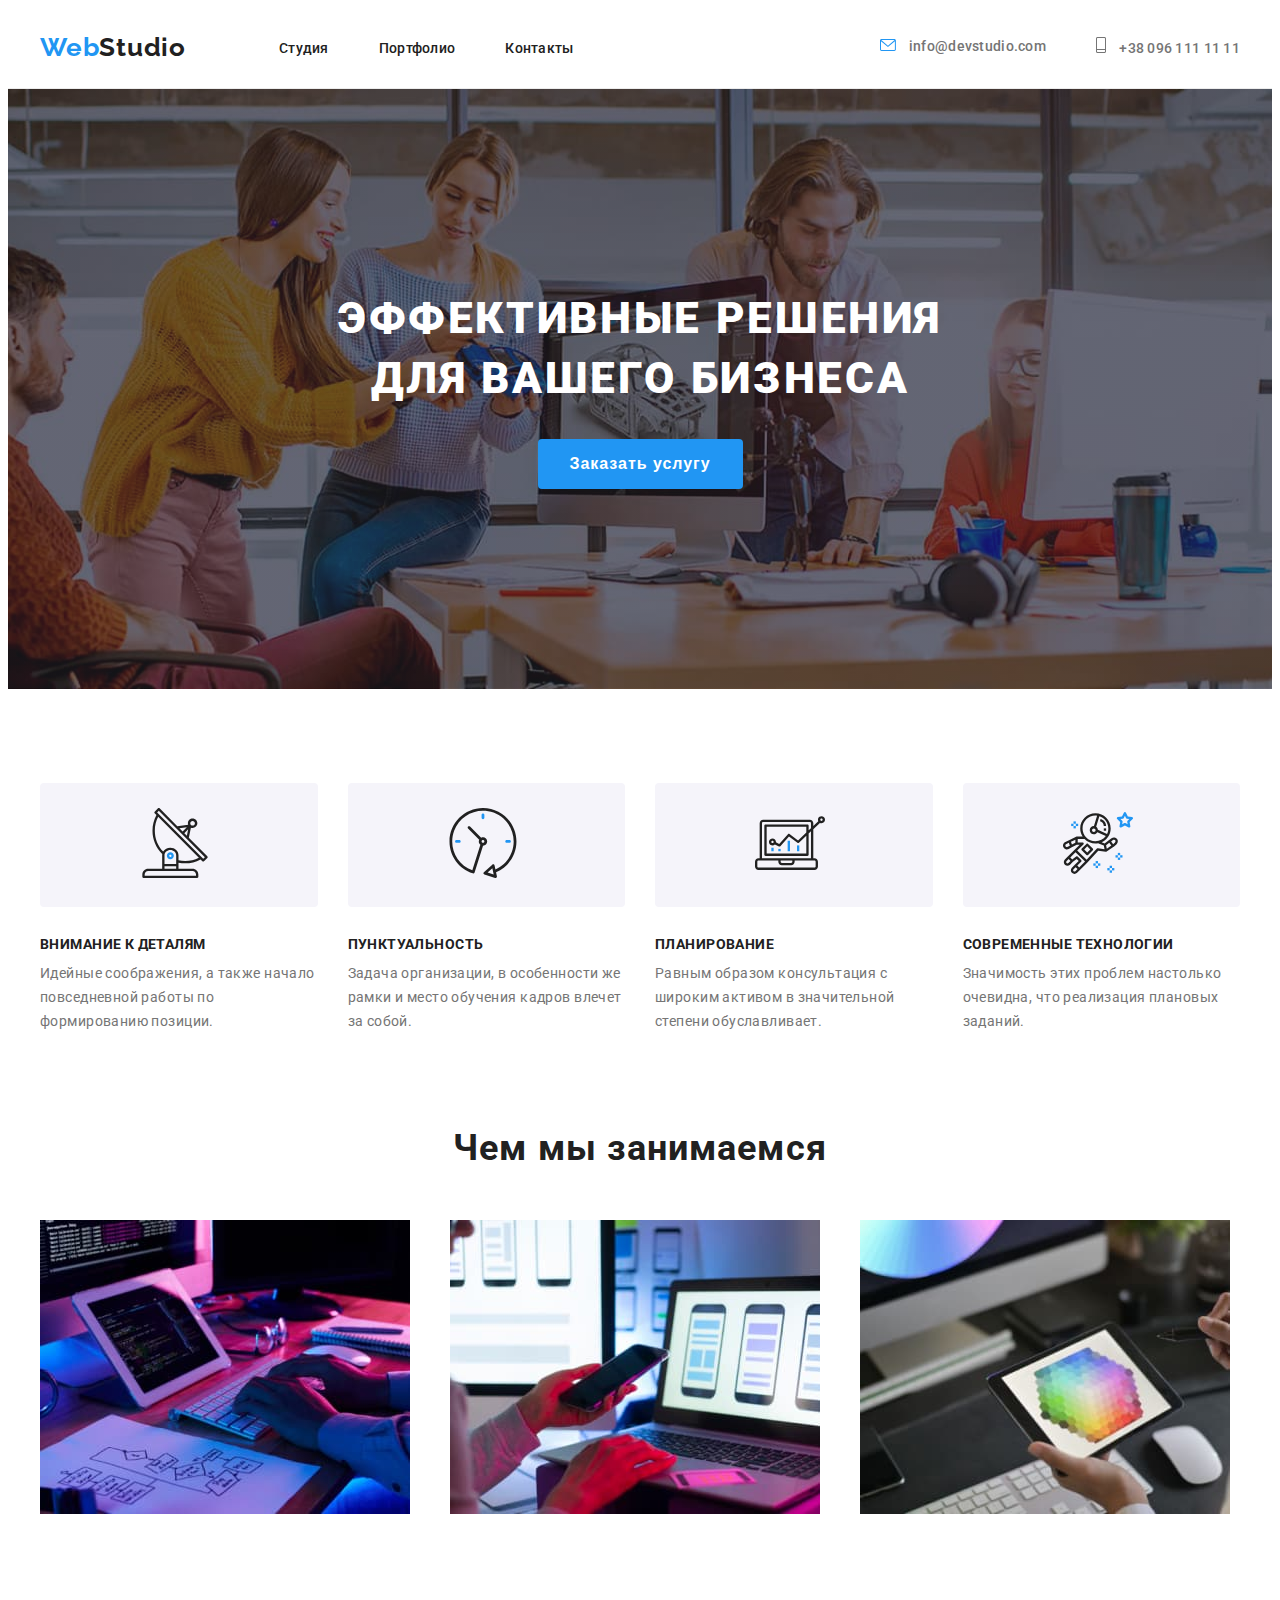
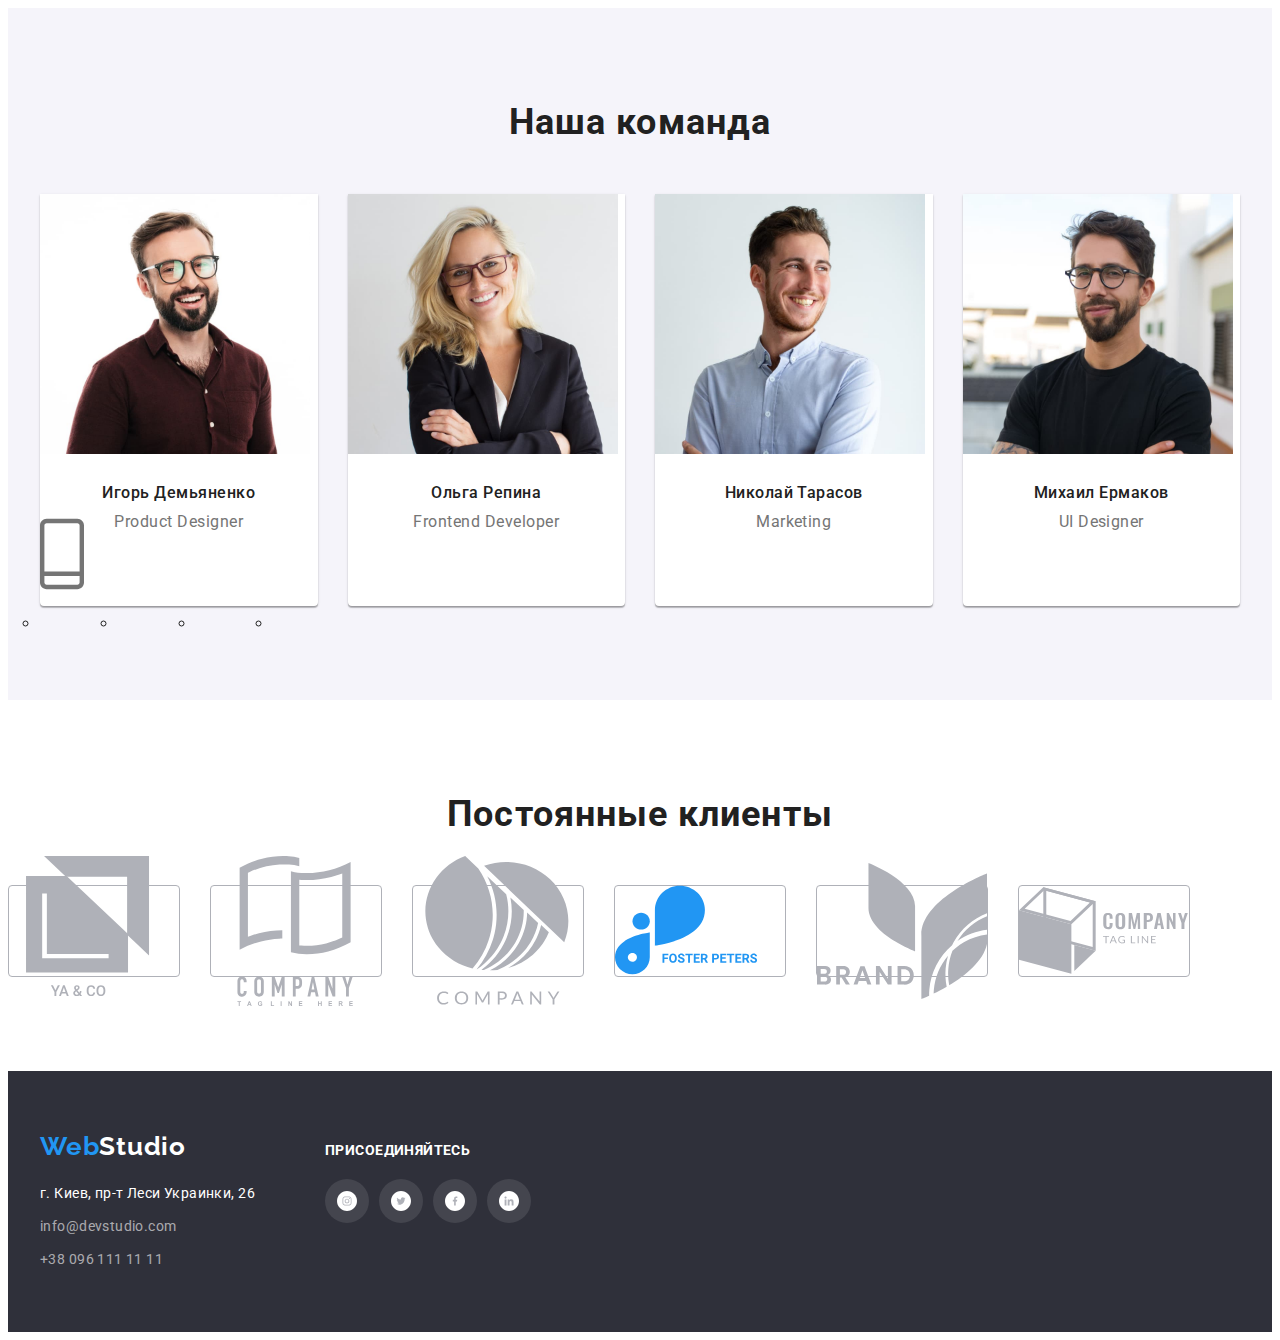
==== index.html @ 69d569c6 "варіант1" ====
<!DOCTYPE html>
<html lang="ru">
  <head>
    <meta charset="UTF-8" />
    <meta http-equiv="X-UA-Compatible" content="IE=edge" />
    <meta name="viewport" content="width=device-width, initial-scale=1.0" />
    <title>Вебстудия</title>
    <link rel="preconnect" href="https://fonts.gstatic.com" />
    <link
      href="https://fonts.googleapis.com/css2?family=Raleway:wght@700&family=Roboto:wght@400;500;700;900&display=swap"
      rel="stylesheet"
    />
    <link
      rel="stylesheet"
      href="https://cdnjs.cloudflare.com/ajax/libs/modern-normalize/1.0.0/modern-normalize.min.css"
      integrity="sha512-ISS7cAi1PEhQ8jnbJpJZMd29NlhNj4AWYyLOSp2CE/CsHxTCu+r+t0D2yoJudVrd0/8fTVPUVDzY5Tvli75u/g=="
      crossorigin="anonymous"
    />
    <link rel="stylesheet" href="./css/styles.css" />
  </head>

  <body>
    <header class="headers">
      <div class="container">
        <nav class="navs">
          <a class="headers-logo links" href="./index.html" lang="en"
            ><span class="logo-span">Web</span>Studio</a
          >
          <ul class="navs-list list">
            <li class="navs-list-item">
              <a class="navs-link links" href="">Студия</a>
            </li>
            <li class="navs-list-item">
              <a class="navs-link links" href="./portfolio.html">Портфолио</a>
            </li>
            <li class="navs-list-item">
              <a class="navs-link links" href="">Контакты</a>
            </li>
          </ul>
        </nav>
        <a class="info-link links" href="mailto:info@devstudio.com">
          <svg class="contact-icon" width="16" height="12">
            <use xlink:href="./img/symbol-defs.svg#icon-envelope-hover"></use>
          </svg>
          info@devstudio.com
        </a>
        <a class="tel-link links" href="tel:+380961111111">
          <svg class="contact-icon" width="10" height="16">
            <use xlink:href="./img/symbol-defs.svg#icon-vector"></use>
          </svg>
          +38 096 111 11 11</a
        >
      </div>
    </header>

    <main>
      <!-- hero -->
      <section class="hero-section">
        <div class="container">
          <h1 class="hero-title">Эффективные решения для вашего бизнеса</h1>
          <button class="modal-btn" type="button">Заказать услугу</button>
        </div>
      </section>
      <!-- features -->
      <section class="features-section">
        <div class="container">
          <ul class="features-list list">
            <li class="features-list-item">
              <div class="feat-icon-conteiner">
                <svg class="feat-icon" width="70" height="70">
                  <use href="./img/symbol-defs.svg#icon-antenna-1"></use>
                </svg>
              </div>
              <p class="features-sup-title">Внимание к деталям</p>
              <p class="features-description">
                Идейные соображения, а также начало повседневной работы по
                формированию позиции.
              </p>
            </li>
            <li class="features-list-item">
              <div class="feat-icon-conteiner">
                <svg class="feat-icon" width="70" height="70">
                  <use href="./img/symbol-defs.svg#icon-clock-1"></use>
                </svg>
              </div>
              <p class="features-sup-title">Пунктуальность</p>
              <p class="features-description">
                Задача организации, в особенности же рамки и место обучения
                кадров влечет за собой.
              </p>
            </li>
            <li class="features-list-item">
              <div class="feat-icon-conteiner">
                <svg class="feat-icon" width="70" height="70">
                  <use href="./img/symbol-defs.svg#icon-diagram-1"></use>
                </svg>
              </div>
              <p class="features-sup-title">Планирование</p>
              <p class="features-description">
                Равным образом консультация с широким активом в значительной
                степени обуславливает.
              </p>
            </li>
            <li class="features-list-item">
              <div class="feat-icon-conteiner">
                <svg class="feat-icon" width="70" height="70">
                  <use href="./img/symbol-defs.svg#icon-astronaut-1"></use>
                </svg>
              </div>
              <p class="features-sup-title">Современные технологии</p>
              <p class="features-description">
                Значимость этих проблем настолько очевидна, что реализация
                плановых заданий.
              </p>
            </li>
          </ul>
        </div>
      </section>
      <!-- services -->
      <section class="services-section">
        <div class="container">
          <h2 class="titles">Чем мы занимаемся</h2>
          <ul class="serv-list list">
            <li class="serv-list-item">
              <img
                class="serv-img"
                src="./img/activity/program-dev.jpg"
                alt="Верстаем сайт"
                width="370"
                height="294"
              />
            </li>
            <li class="serv-list-item">
              <img
                class="serv-img"
                src="./img/activity/mobile-dev.jpg"
                alt="Создаем мобильное приложение"
                width="370"
                height="294"
              />
            </li>
            <li class="serv-list-item">
              <img
                class="serv-img"
                src="./img/activity/tablet-dev.jpg"
                alt="Тестируем игру"
                width="370"
                height="294"
              />
            </li>
          </ul>
        </div>
      </section>
      <!-- team -->
      <section class="team-section">
        <div class="container">
          <h2 class="titles">Наша команда</h2>
          <ul class="team-list list">
            <li class="team-list-item">
              <img
                class="team-img"
                src="./img/team/igor.jpg"
                alt="Игорь Демьяненко"
                width="270"
                height="260"
              />
              <div class="team-list-item-content">
                <h3 class="team-sup-title">Игорь Демьяненко</h3>
                <p class="team-description" lang="en">Product Designer</p>
                <ul class="social-list">
                  <li class="social-list-item">
                    <a class="social-list-link" href="">
                      <svg class="social-list-icon">
                        <use href="./img/symbol-defs.svg#icon-vector"></use>
                      </svg>
                    </a>
                  </li>
                  <li class="social-list-item">
                    <a href="" class="social-list-link"
                      ><svg class="social-list-icon">
                        <use></use>
                      </svg>
                    </a>
                  </li>
                  <li class="social-list-item">
                    <a href="" class="social-list-link"
                      ><svg class="social-list-icon">
                        <use></use>
                      </svg>
                    </a>
                  </li>
                  <li class="social-list-item">
                    <a href="" class="social-list-link"
                      ><svg class="social-list-icon">
                        <use></use>
                      </svg>
                    </a>
                  </li>
                </ul>
              </div>
            </li>
            <li class="team-list-item">
              <img
                class="team-img"
                src="./img/team/olga.jpg"
                alt="Ольга Репина"
                width="270"
                height="260"
              />
              <div class="team-list-item-content">
                <h3 class="team-sup-title">Ольга Репина</h3>
                <p class="team-description" lang="en">Frontend Developer</p>
              </div>
            </li>
            <li class="team-list-item">
              <img
                class="team-img"
                src="./img/team/nikolay.jpg"
                alt="Николай Тарасов"
                width="270"
                height="260"
              />
              <div class="team-list-item-content">
                <h3 class="team-sup-title">Николай Тарасов</h3>
                <p class="team-description" lang="en">Marketing</p>
              </div>
            </li>
            <li class="team-list-item">
              <img
                class="team-img"
                src="./img/team/mihail.jpg"
                alt="Михаил Ермаков"
                width="270"
                height="260"
              />
              <div class="team-list-item-content">
                <h3 class="team-sup-title">Михаил Ермаков</h3>
                <p class="team-description" lang="en">UI Designer</p>
              </div>
            </li>
          </ul>
        </div>
      </section>
      <!-- regular customers -->
      <section class="customers-section">
        <div>
          <h2 class="titles">Постоянные клиенты</h2>
          <ul class="customers-list">
            <li class="customers-list-item">
              <a href="" class="customers-link">
                <svg class="customers-icon">
                  <use href="./img/symbol-defs.svg#icon-logo-1"></use>
                </svg>
              </a>
            </li>
            <li class="customers-list-item">
              <a href="" class="customers-link">
                <svg class="customers-icon">
                  <use href="./img/symbol-defs.svg#icon-logo-2"></use>
                </svg>
              </a>
            </li>
            <li class="customers-list-item">
              <a href="" class="customers-link">
                <svg class="customers-icon">
                  <use href="./img/symbol-defs.svg#icon-logo-3"></use>
                </svg>
              </a>
            </li>
            <li class="customers-list-item">
              <a href="" class="customers-link">
                <svg class="customers-icon">
                  <use href="./img/symbol-defs.svg#icon-logo-4"></use>
                </svg>
              </a>
            </li>
            <li class="customers-list-item">
              <a href="" class="customers-link">
                <svg class="customers-icon">
                  <use href="./img/symbol-defs.svg#icon-logo-5"></use>
                </svg>
              </a>
            </li>
            <li class="customers-list-item">
              <a href="" class="customers-link">
                <svg class="customers-icon">
                  <use href="./img/symbol-defs.svg#icon-logo-6"></use>
                </svg>
              </a>
            </li>
          </ul>
        </div>
      </section>
    </main>
    <footer class="footers">
      <div class="container">
        <div class="footers-adress-container">
          <a class="footers-logo links" href="./index.html" lang="en"
            ><span class="logo-span">Web</span>Studio</a
          >
          <ul class="footers-list list">
            <li class="footers-list-item">
              <a
                class="adress-link links"
                href="https://goo.gl/maps/p2ZEe7JXHoP552uAA"
                target="_blank"
                rel="noopener noreferrer"
                >г. Киев, пр-т Леси Украинки, 26</a
              >
            </li>
            <li class="footers-list-item">
              <a
                class="footers-info-link links"
                href="mailto:info@devstudio.com"
                >info@devstudio.com</a
              >
            </li>
            <li class="footers-list-item">
              <a class="footers-tel-link links" href="tel:+380961111111"
                >+38 096 111 11 11</a
              >
            </li>
          </ul>
        </div>
        <div class="footers-social-container">
          <p class="footers-social-title">присоединяйтесь</p>
          <ul class="footers-social-list list">
            <li class="footers-social-item">
              <a class="footers-social-link" href="">
                <svg class="footers-social-icon" width="20" height="20">
                  <use
                    href="./img/symbol-defs.svg#icon-ellipse-team-insta"
                  ></use>
                </svg>
              </a>
            </li>

            <li class="footers-social-item">
              <a class="footers-social-link" href="">
                <svg class="footers-social-icon" width="20" height="20">
                  <use
                    href="./img/symbol-defs.svg#icon-ellipse-team-twit"
                  ></use>
                </svg>
              </a>
            </li>

            <li class="footers-social-item">
              <a class="footers-social-link" href="">
                <svg class="footers-social-icon" width="20" height="20">
                  <use
                    href="./img/symbol-defs.svg#icon-ellipse-team-face"
                  ></use>
                </svg>
              </a>
            </li>

            <li class="footers-social-item">
              <a class="footers-social-link" href="">
                <svg class="footers-social-icon" width="20" height="20">
                  <use href="./img/symbol-defs.svg#icon-ellipse-team-in"></use>
                </svg>
              </a>
            </li>
          </ul>
        </div>
      </div>
    </footer>
  </body>
</html>
---- css/styles.css ----
:root {
  --main-font: "Roboto", sans-serif;
  --secondary-font: "Raleway", sans-serif;
  --accent-color: #2196f3;
  --main-color: #212121;
  --text-color: #757575;
  --footers-info-color: rgba(255, 255, 255, 0.6);
  --hero-title-color: #ffffff;
  --hero-background-color: #2f303a;
  --modal-btn-background-color: #2196f3;
  --modal-btn-color: #ffffff;
  --footer-background-color: #2f303a;
  --footer-adress-color: #ffffff;
  --footer-logo-color: #ffffff;
  --team-background-color: #f5f4fa;
  --features-ser-background-color: #e5e5e5;
  --port-btn-background-color: #f5f4fa;
  --port-btn-focus: #2196f3;
  --port-card-description-color: #757575;
  --section-pt: 94px;
  --section-pb: 94px;
}
body {
  font-family: var(--main-font);
  color: var(--main-color);
}
h1,
h2,
h3,
h4,
h5,
h6,
p {
  margin: 0;
}
ul,
ol {
  margin: 0;
  padding: 0;
}
img {
  display: block;
}
.links {
  text-decoration: none;
}
.list {
  list-style-type: none;
}
/*====COMPONENTS====*/
.container {
  width: 1200px;
  margin: 0 auto;
  padding-left: 15px;
  padding-right: 15px;
}
.logo-span {
  color: var(--accent-color);
}
.titles {
  margin-bottom: 50px;
  font-weight: 700;
  font-size: 36px;
  line-height: 1.16;
  text-align: center;
  letter-spacing: 0.03em;
}
/*====END COMPONENTS====*/
/*====HEDER====*/
.headers {
  padding-top: 24px;
  padding-bottom: 25px;
  border-bottom: 1px solid #ececec;
}
.headers .container {
  display: flex;
  align-items: center;
}
.navs {
  display: flex;
  align-items: center;
}
.navs-list {
  display: flex;
  align-items: center;
}
.headers-logo {
  font-family: var(--secondary-font);
  font-weight: 700;
  font-size: 26px;
  line-height: 1.19;
  /* identical to box height */
  letter-spacing: 0.03em;
  color: var(--main-color);
  margin-right: 93px;
}
.navs-list-item:not(:last-child) {
  margin-right: 50px;
}
.navs-link {
  font-weight: 500;
  font-size: 14px;
  line-height: 1.14;
  letter-spacing: 0.02em;
  color: var(--main-color);
}
.navs-link:hover,
.navs-link:focus {
  color: var(--accent-color);
}
.info-link {
  font-weight: 500;
  font-size: 14px;
  line-height: 1.14;
  letter-spacing: 0.02em;
  color: var(--text-color);
  margin-left: auto;
  margin-right: 50px;
}
.tel-link {
  font-weight: 500;
  font-size: 14px;
  line-height: 1.14;
  letter-spacing: 0.02em;
  color: var(--text-color);
}
.info-link:hover,
.info-link:focus {
  color: var(--accent-color);
}
.tel-link:hover,
.tel-link:focus {
  color: var(--accent-color);
}
.contact-icon{
  margin-right: 10px;
  fill: currentColor;
}

/*====END HEDER====*/
/*====HERO===== */
.hero-section {
  padding-top: 200px;
  padding-bottom: 200px;
  background: var(--hero-background-color);
  text-align: center;
  background-image:linear-gradient(rgba(47, 48, 58, 0.4), rgba(47, 48, 58, 0.4)), url(../img/hero/hero-img.jpg);
  background-repeat: no-repeat;
  background-size: cover;
  background-position: center;
}
.hero-title {
  width: 700px;
  margin-bottom: 30px;
  margin-left: auto;
  margin-right: auto;
  font-weight: 900;
  font-size: 44px;
  line-height: 1.36;
  /* or 136% */
  text-align: center;
  letter-spacing: 0.06em;
  text-transform: uppercase;
  color: var(--hero-title-color);
}
.modal-btn {
  min-width: 200px;
  padding: 10px 32px;
  border-radius: 4px;
  border: none;
  font-weight: 700;
  font-size: 16px;
  line-height: 1.87;
  /* identical to box height, or 187% */
  letter-spacing: 0.06em;
  color: var(--modal-btn-color);
  background: var(--modal-btn-background-color);
  cursor: pointer;
}
/*====END HERO===== */
/*====FEATURES====*/
.features-section {
  padding-top: var(--section-pt);
  padding-bottom: 47px;
  
}
.features-list {
  display: flex;
}

.features-list-item:not(:last-child) {
  margin-right: 30px;
}
.features-list-item {
  flex-basis: calc((100% - 90px) / 4);
}
.feat-icon-conteiner {
  margin-bottom: 30px;
  padding: 25px 100px;
  border-radius: 4px;
  background-color:var(--team-background-color);}

.features-sup-title {
  margin-bottom: 10px;

  font-weight: 700;
  font-size: 14px;
  line-height: 1.14;
  letter-spacing: 0.03em;
  text-transform: uppercase;
}
.features-description {
  font-size: 14px;
  line-height: 1.71;
  /* or 171% */
  letter-spacing: 0.03em;
  color: var(--text-color);
}
/*====END FEATURES====*/
/*====SERVICES====*/
.services-section {
  padding-top: 47px;
  padding-bottom: var(--section-pb)
  }
.serv-list {
  display: flex;
}
.serv-list-item:not(:last-child) {
  margin-right: 30px;
}
.serv-list-item {
  flex-basis: calc((100% - 60px) / 3);
}

/*====END SERVICES====*/
/*====TEAM====*/
.team-section {
  padding-top: var(--section-pt);
  padding-bottom: var(--section-pb);
  background: var(--team-background-color);
}
.team-list {
  display: flex;
}
.team-list-item:not(:last-child) {
  margin-right: 30px;
}
.team-list-item {
  flex-basis: calc((100% - 90px) / 4);
  background: #ffffff;
  /* material shadow v1 */
  box-shadow: 0px 1px 3px rgba(0, 0, 0, 0.12), 0px 1px 1px rgba(0, 0, 0, 0.14),
    0px 2px 1px rgba(0, 0, 0, 0.2);
  border-radius: 0px 0px 4px 4px;
}
.team-list-item-content {
  padding-top: 30px;
  padding-bottom: 30px;
}
.team-sup-title {
  margin-bottom: 10px;
  font-weight: 500;
  font-size: 16px;
  line-height: 1.18;
  /* identical to box height */
  text-align: center;
  letter-spacing: 0.03em;
}
.team-description {
  font-size: 16px;
  line-height: 1.18;
  /* identical to box height */
  text-align: center;
  letter-spacing: 0.03em;
  color: var(--text-color);
}
.social-list{
  display: flex;
  justify-content: space-between;
}
.social-list-link{
  display: flex;
  justify-content: center;
  align-items: center;
  width: 44px;
  height: 44px;
  border-radius: 50%;

  color: #afb1b8;
}
.social-list-link:hover,
.social-list-link:focus {
  background-color: var(--accent-color);
  color: var(--footer-adress-color);
  
}
.social-list-icon {
  fill: currentColor;
}

/*====END TEAM====*/
/*====CUSTOMERS====*/
.customers-section {
  padding-top: var(--section-pt);
  padding-bottom: var(--section-pb);
}
.customers-list {
  display: flex;
  flex-wrap: wrap;
  margin-top: -30px;
  margin-left: -30px;
}
.customers-list-item {
  display: flex;
  }
.customers-link {
  display: flex;
  justify-content: center;
  align-items: center;
  height: 90px;
  width: 170px;
  margin-top: 30px;
  margin-left: 30px;
  border: 1px solid #afb1b8;
  border-radius: 4px;
  color: #afb1b8;
}
.customers-link:hover,
.customers-link:focus {
  border-color: var(--accent-color);
  color: var(--accent-color);
}
.customers-icon{
  fill: currentColor;
}
/*====END CUSTOMERS====*/
/*====FOOTER====*/
.footers {
  padding-top: 60px;
  padding-bottom: 60px;
  background: var(--footer-background-color);
}
.footers > .container {
  display: flex;
  align-items: baseline;}
.footers-adress-container{
  margin-right: 70px;
}

.footers-logo {
  display: inline-block;
  margin-bottom: 20px;
  font-family: var(--secondary-font);
  font-weight: 700;
  font-size: 26px;
  line-height: 1.19;
  /* identical to box height */
  letter-spacing: 0.03em;
  color: var(--footer-logo-color);
}
.footers-list-item:not(:last-child) {
  margin-bottom: 9px;
}

.adress-link:hover,
.adress-link:focus {
  color: var(--accent-color);
}
.adress-link {
  font-size: 14px;
  line-height: 1.71;
  /* or 171% */
  letter-spacing: 0.03em;
  color: var(--footer-adress-color);
}
.footers-info-link:hover,
.footers-info-link:focus {
  color: var(--accent-color);
}
.footers-info-link {
  font-size: 14px;
  line-height: 1.71;
  /* or 171% */

  letter-spacing: 0.03em;

  color: var(--footers-info-color);
}
.footers-tel-link:hover,
.footers-tel-link:focus {
  color: var(--accent-color);
}
.footers-tel-link {
  font-size: 14px;
  line-height: 1.71;
  /* or 171% */

  letter-spacing: 0.03em;

  color: var(--footers-info-color);
}
.footers-social-title {
  display: block;
  margin-bottom: 20px;

  font-weight: 700;
  font-size: 14px;
  line-height: 1.14;
  letter-spacing: 0.03em;
  text-transform: uppercase;
  color: var(--footer-adress-color);
}
.footers-social-list {
  display: flex;
}

.footers-social-item:not(:last-child) {
  margin-right: 10px;
}
.footers-social-link {
  display: flex;
  justify-content: center;
  align-items: center;
  width: 44px;
  height: 44px;
  border-radius: 50%;
  background-color: rgba(255, 255, 255, 0.1);
  color: var(--primary-white-color);
}

.footers-social-link:hover,
.footers-social-link:focus {
  background-color:var(--accent-color);
}
.footers-social-icon {
  fill: currentColor;}

/*====END FOOTER====*/
/*====PORTFOLIO====*/
.portfolio-section {
  padding-top: var(--section-pt);
  padding-bottom:var(--section-pb);
} 
.port-modal-btn:hover,
.port-modal-btn:focus {
  color: var(--hero-title-color);
  background: var(--port-btn-focus);
}
.port-nav-list {
  display: flex;
  justify-content: center;
  margin-bottom: 50px;
}
.port-nav-list-item:not(:last-child) {
  margin-right: 8px;
}
.port-modal-btn {
  padding: 6px 22px;
  border-radius: 4px;
  border: none;
  font-weight: 500;
  font-size: 16px;
  line-height: 1.62;
  /* identical to box height, or 162% */

  text-align: center;
  letter-spacing: 0.03em;
  color: var(--main-color);
  background: var(--port-btn-background-color);
  cursor: pointer;
}
.port-card-list {
  display: flex;
  flex-wrap: wrap;
  margin-left: -30px;
  margin-bottom: -30px;
}
.card-list-item {
  margin-left: 30px;
  margin-bottom: 30px;
  flex-basis: calc((100% - 90px) / 3);
}
.card-item-content {
  padding: 20px 24px;
  border: 1px solid #eeeeee;
  border-top: none;
}
.card-link {
  display: block;
  text-decoration: none;
  color: var(--main-color);
}

.card-link:hover,
.card-link:focus {
  box-shadow: 0px 1px 1px rgba(0, 0, 0, 0.12), 0px 4px 4px rgba(0, 0, 0, 0.06),
    1px 4px 6px rgba(0, 0, 0, 0.16);
}
.card-title {
  font-weight: 700;
  font-size: 18px;
  line-height: 2;
  /* identical to box height, or 200% */

  letter-spacing: 0.06em;
  color: var(--main-color);
}
.card-description {
  font-size: 16px;
  line-height: 1.87;
  /* identical to box height, or 187% */
  letter-spacing: 0.03em;
  color: var(--port-card-description-color);
}
/*==== END PORTFOLIO====*/
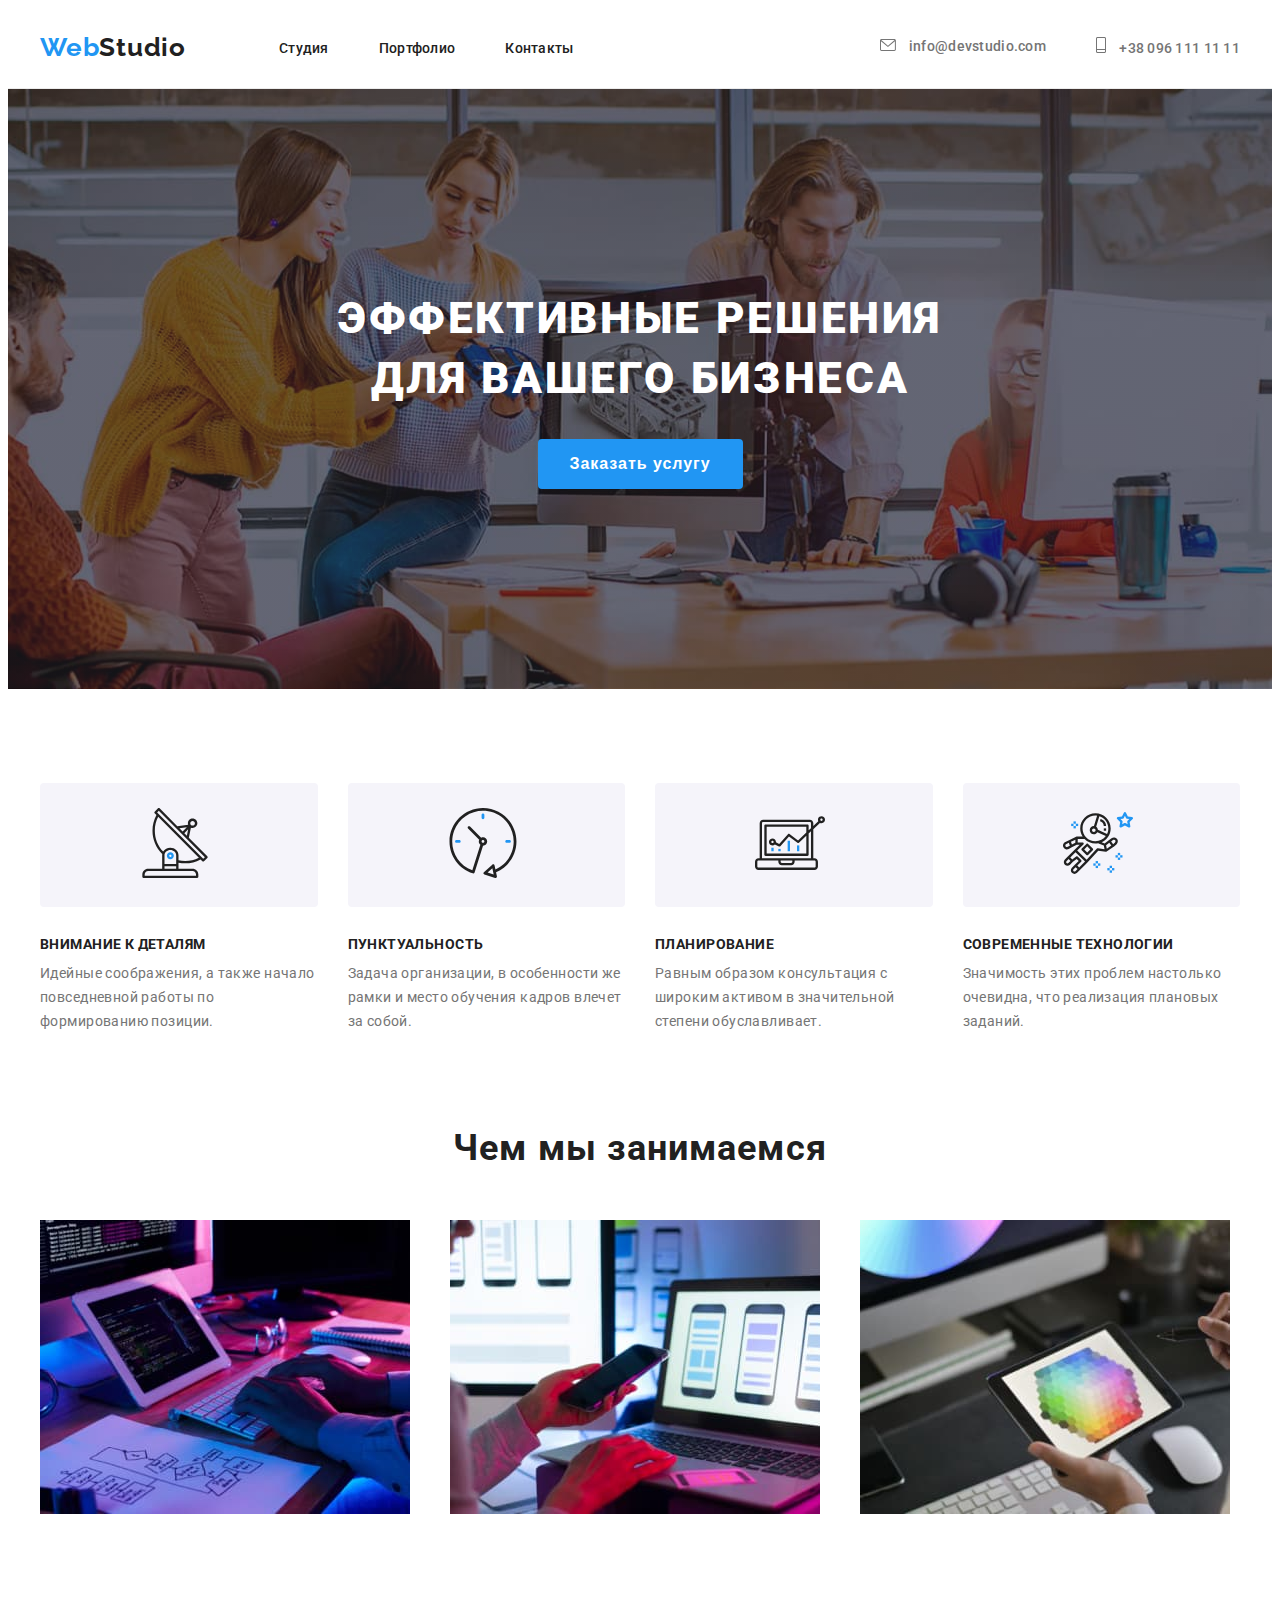
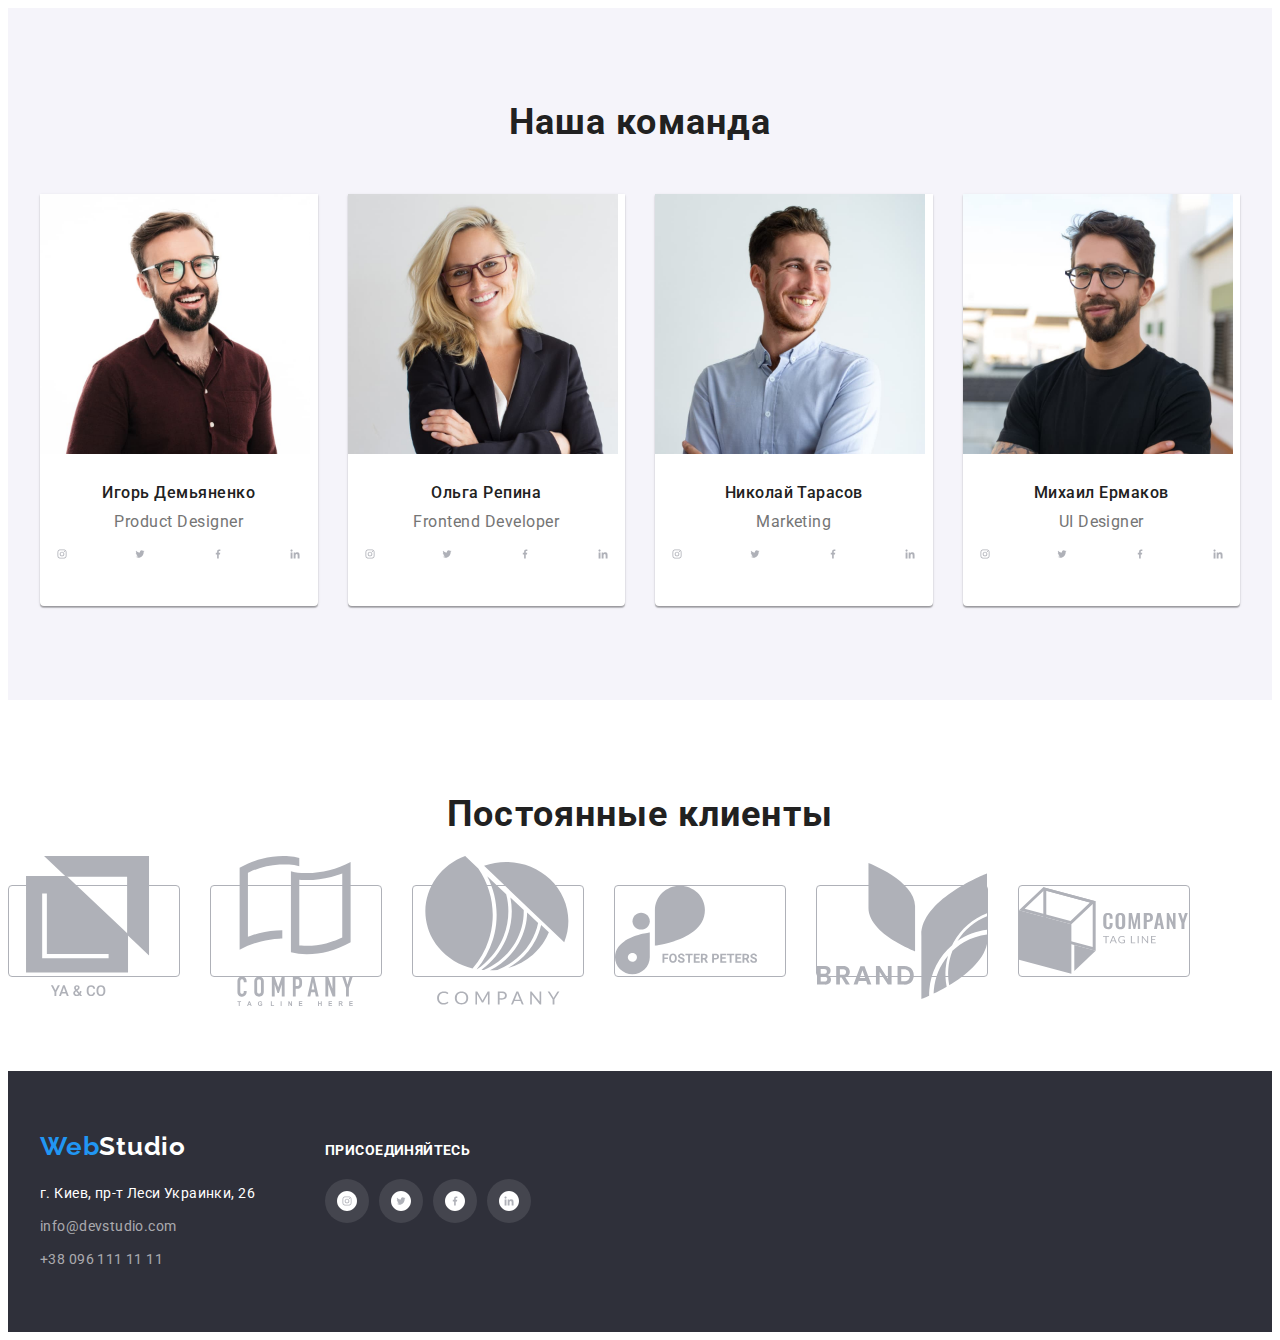
==== commit 60beb099: "Чорновик2" ====
--- a/index.html
+++ b/index.html
@@ -167,32 +167,40 @@
               <div class="team-list-item-content">
                 <h3 class="team-sup-title">Игорь Демьяненко</h3>
                 <p class="team-description" lang="en">Product Designer</p>
-                <ul class="social-list">
+                <ul class="social-list list">
                   <li class="social-list-item">
                     <a class="social-list-link" href="">
-                      <svg class="social-list-icon">
-                        <use href="./img/symbol-defs.svg#icon-vector"></use>
-                      </svg>
-                    </a>
-                  </li>
-                  <li class="social-list-item">
-                    <a href="" class="social-list-link"
-                      ><svg class="social-list-icon">
-                        <use></use>
-                      </svg>
-                    </a>
-                  </li>
-                  <li class="social-list-item">
-                    <a href="" class="social-list-link"
-                      ><svg class="social-list-icon">
-                        <use></use>
-                      </svg>
-                    </a>
-                  </li>
-                  <li class="social-list-item">
-                    <a href="" class="social-list-link"
-                      ><svg class="social-list-icon">
-                        <use></use>
+                      <svg class="social-list-icon" width="20" height="20">
+                        <use
+                          href="./img/symbol-defs.svg#icon-ellipse-team-insta"
+                        ></use>
+                      </svg>
+                    </a>
+                  </li>
+                  <li class="social-list-item">
+                    <a href="" class="social-list-link"
+                      ><svg class="social-list-icon" width="20" height="20">
+                        <use
+                          href="./img/symbol-defs.svg#icon-ellipse-team-twit"
+                        ></use>
+                      </svg>
+                    </a>
+                  </li>
+                  <li class="social-list-item">
+                    <a href="" class="social-list-link"
+                      ><svg class="social-list-icon" width="20" height="20">
+                        <use
+                          href="./img/symbol-defs.svg#icon-ellipse-team-face"
+                        ></use>
+                      </svg>
+                    </a>
+                  </li>
+                  <li class="social-list-item">
+                    <a href="" class="social-list-link"
+                      ><svg class="social-list-icon" width="20" height="20">
+                        <use
+                          href="./img/symbol-defs.svg#icon-ellipse-team-in"
+                        ></use>
                       </svg>
                     </a>
                   </li>
@@ -210,6 +218,44 @@
               <div class="team-list-item-content">
                 <h3 class="team-sup-title">Ольга Репина</h3>
                 <p class="team-description" lang="en">Frontend Developer</p>
+                <ul class="social-list list">
+                  <li class="social-list-item">
+                    <a class="social-list-link" href="">
+                      <svg class="social-list-icon" width="20" height="20">
+                        <use
+                          href="./img/symbol-defs.svg#icon-ellipse-team-insta"
+                        ></use>
+                      </svg>
+                    </a>
+                  </li>
+                  <li class="social-list-item">
+                    <a href="" class="social-list-link"
+                      ><svg class="social-list-icon" width="20" height="20">
+                        <use
+                          href="./img/symbol-defs.svg#icon-ellipse-team-twit"
+                        ></use>
+                      </svg>
+                    </a>
+                  </li>
+                  <li class="social-list-item">
+                    <a href="" class="social-list-link"
+                      ><svg class="social-list-icon" width="20" height="20">
+                        <use
+                          href="./img/symbol-defs.svg#icon-ellipse-team-face"
+                        ></use>
+                      </svg>
+                    </a>
+                  </li>
+                  <li class="social-list-item">
+                    <a href="" class="social-list-link"
+                      ><svg class="social-list-icon" width="20" height="20">
+                        <use
+                          href="./img/symbol-defs.svg#icon-ellipse-team-in"
+                        ></use>
+                      </svg>
+                    </a>
+                  </li>
+                </ul>
               </div>
             </li>
             <li class="team-list-item">
@@ -223,6 +269,44 @@
               <div class="team-list-item-content">
                 <h3 class="team-sup-title">Николай Тарасов</h3>
                 <p class="team-description" lang="en">Marketing</p>
+                <ul class="social-list list">
+                  <li class="social-list-item">
+                    <a class="social-list-link" href="">
+                      <svg class="social-list-icon" width="20" height="20">
+                        <use
+                          href="./img/symbol-defs.svg#icon-ellipse-team-insta"
+                        ></use>
+                      </svg>
+                    </a>
+                  </li>
+                  <li class="social-list-item">
+                    <a href="" class="social-list-link"
+                      ><svg class="social-list-icon" width="20" height="20">
+                        <use
+                          href="./img/symbol-defs.svg#icon-ellipse-team-twit"
+                        ></use>
+                      </svg>
+                    </a>
+                  </li>
+                  <li class="social-list-item">
+                    <a href="" class="social-list-link"
+                      ><svg class="social-list-icon" width="20" height="20">
+                        <use
+                          href="./img/symbol-defs.svg#icon-ellipse-team-face"
+                        ></use>
+                      </svg>
+                    </a>
+                  </li>
+                  <li class="social-list-item">
+                    <a href="" class="social-list-link"
+                      ><svg class="social-list-icon" width="20" height="20">
+                        <use
+                          href="./img/symbol-defs.svg#icon-ellipse-team-in"
+                        ></use>
+                      </svg>
+                    </a>
+                  </li>
+                </ul>
               </div>
             </li>
             <li class="team-list-item">
@@ -236,6 +320,44 @@
               <div class="team-list-item-content">
                 <h3 class="team-sup-title">Михаил Ермаков</h3>
                 <p class="team-description" lang="en">UI Designer</p>
+                <ul class="social-list list">
+                  <li class="social-list-item">
+                    <a class="social-list-link" href="">
+                      <svg class="social-list-icon" width="20" height="20">
+                        <use
+                          href="./img/symbol-defs.svg#icon-ellipse-team-insta"
+                        ></use>
+                      </svg>
+                    </a>
+                  </li>
+                  <li class="social-list-item">
+                    <a href="" class="social-list-link"
+                      ><svg class="social-list-icon" width="20" height="20">
+                        <use
+                          href="./img/symbol-defs.svg#icon-ellipse-team-twit"
+                        ></use>
+                      </svg>
+                    </a>
+                  </li>
+                  <li class="social-list-item">
+                    <a href="" class="social-list-link"
+                      ><svg class="social-list-icon" width="20" height="20">
+                        <use
+                          href="./img/symbol-defs.svg#icon-ellipse-team-face"
+                        ></use>
+                      </svg>
+                    </a>
+                  </li>
+                  <li class="social-list-item">
+                    <a href="" class="social-list-link"
+                      ><svg class="social-list-icon" width="20" height="20">
+                        <use
+                          href="./img/symbol-defs.svg#icon-ellipse-team-in"
+                        ></use>
+                      </svg>
+                    </a>
+                  </li>
+                </ul>
               </div>
             </li>
           </ul>
--- a/css/styles.css
+++ b/css/styles.css
@@ -132,6 +132,10 @@
 .tel-link:focus {
   color: var(--accent-color);
 }
+.contact-icon:hover,
+.contact-icon:focus {
+  color: var(--accent-color);
+}
 .contact-icon{
   margin-right: 10px;
   fill: currentColor;
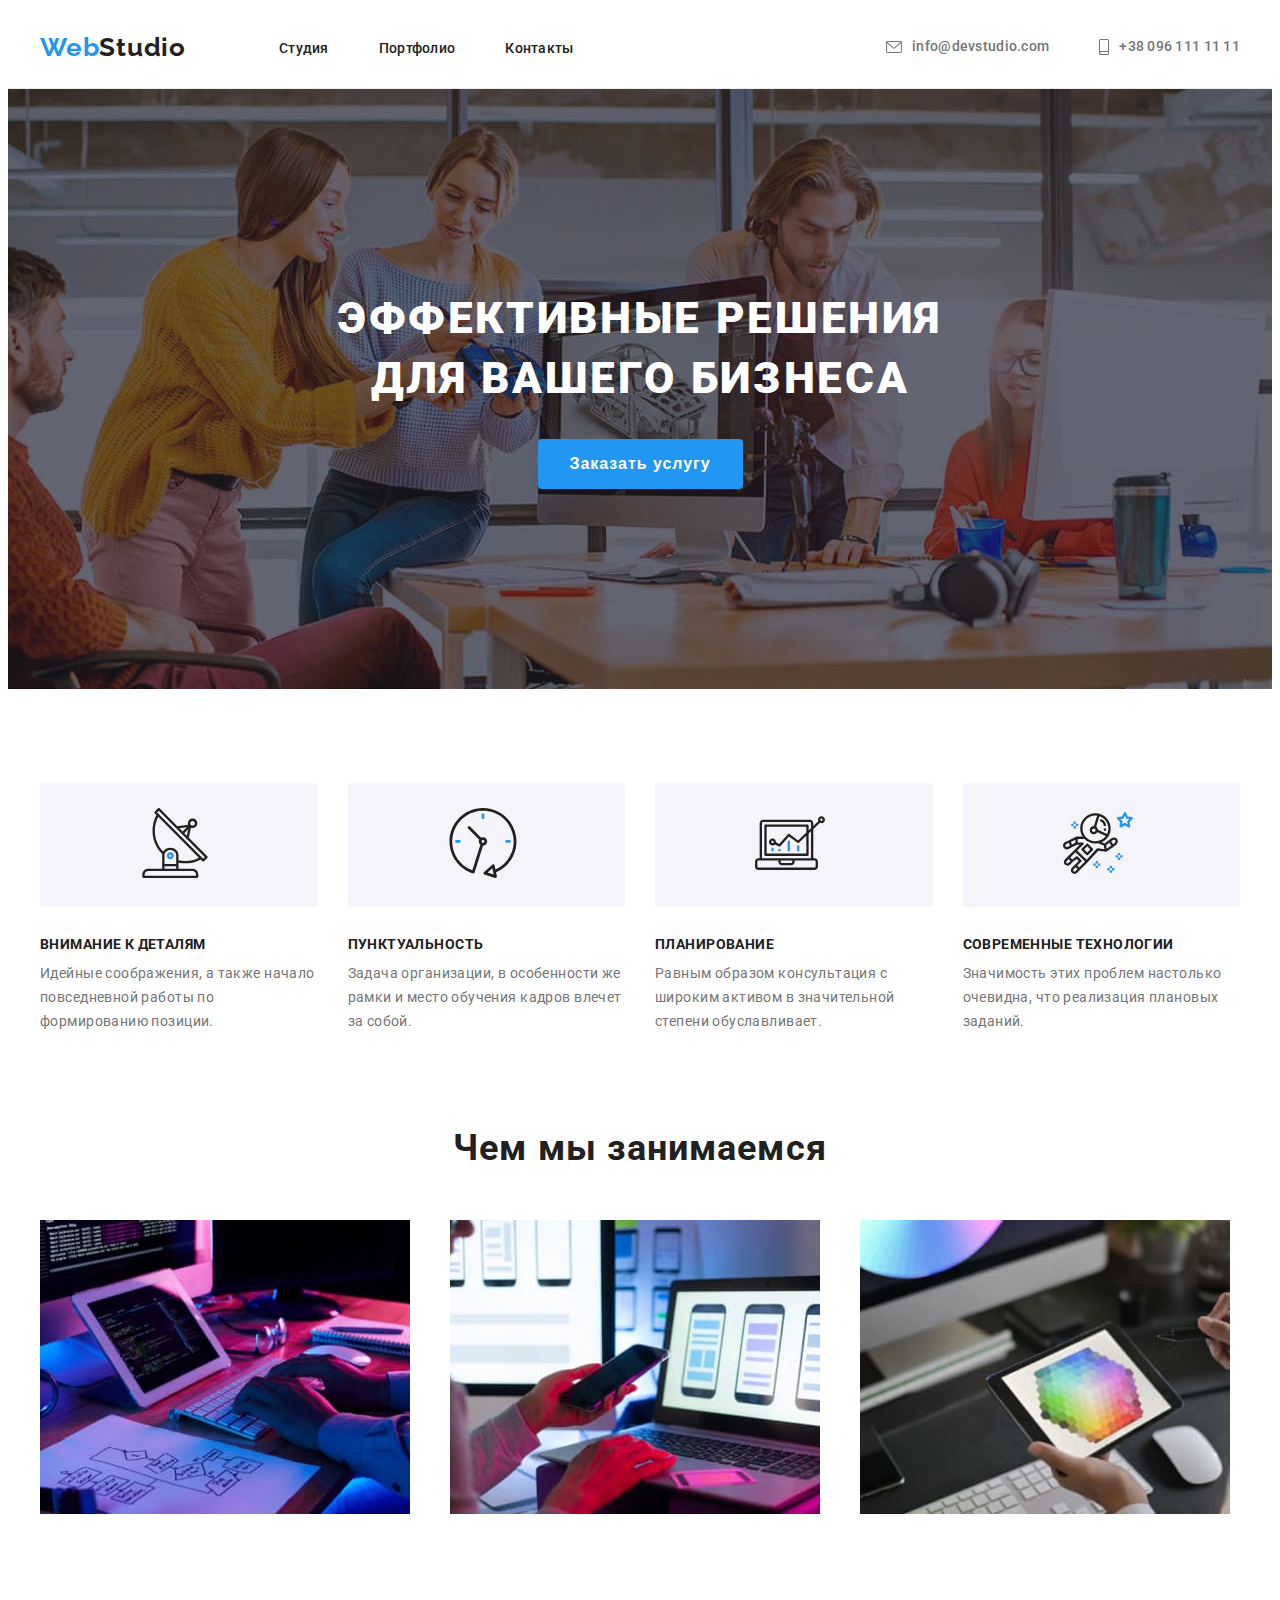
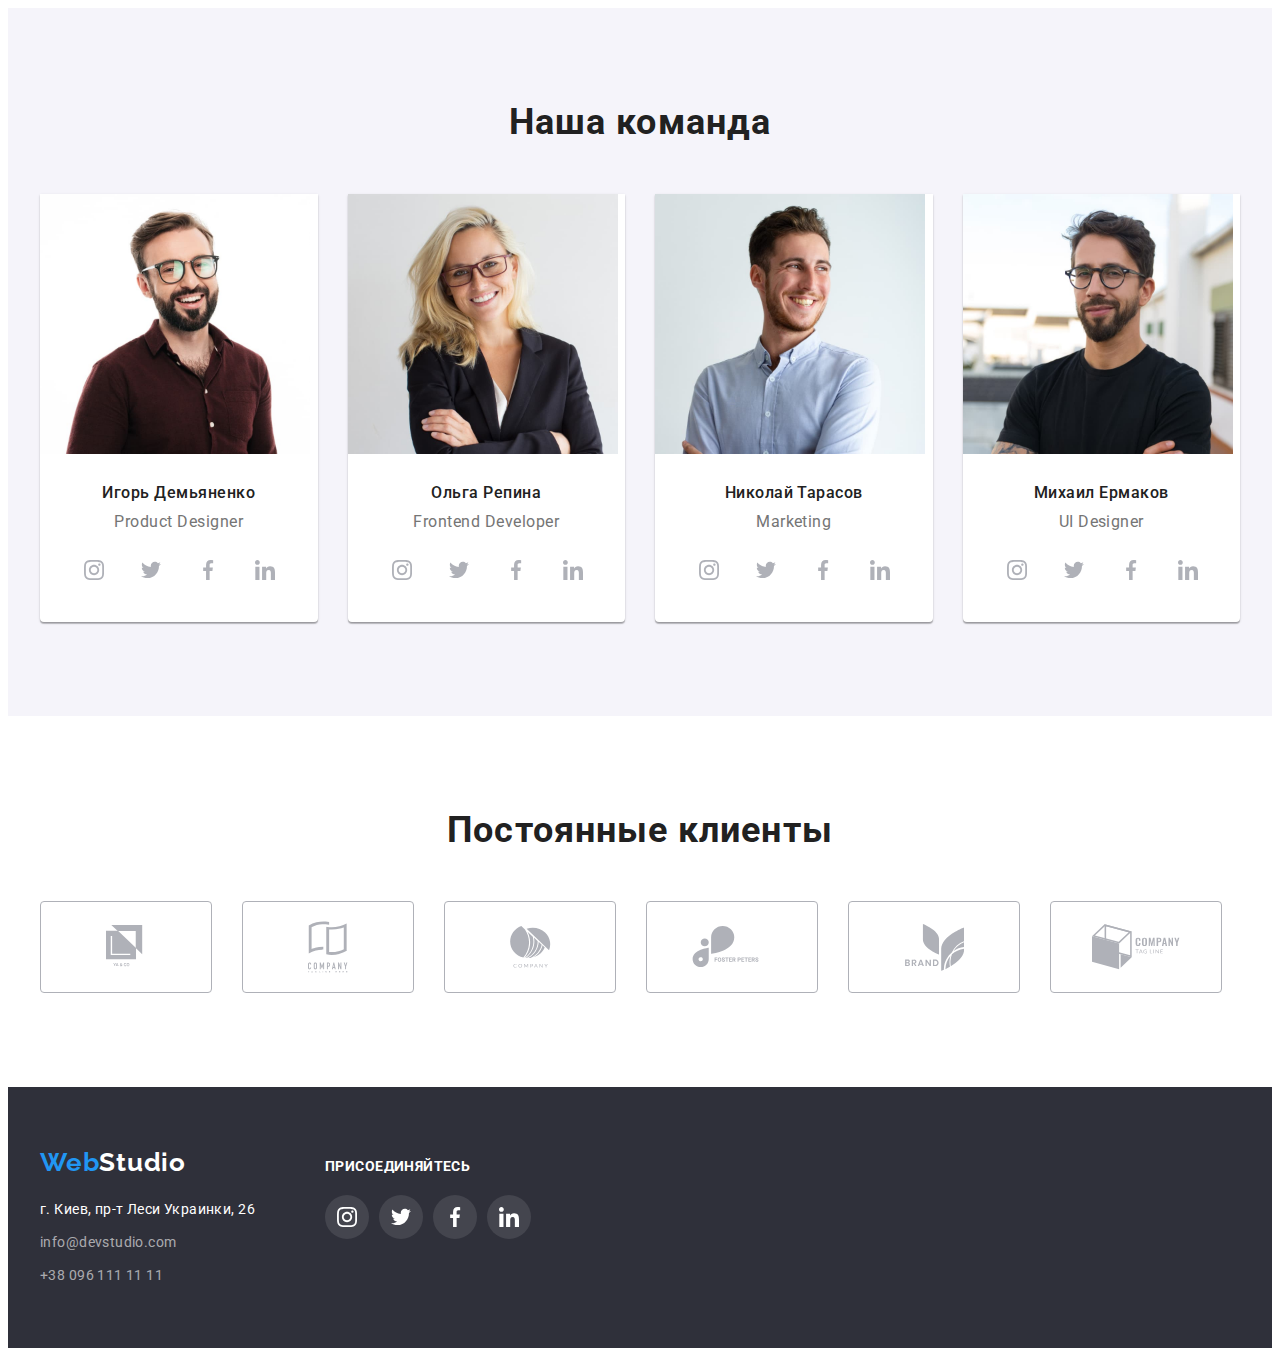
==== commit acd3cd69: "Домашнее задание №4" ====
--- a/index.html
+++ b/index.html
@@ -40,13 +40,13 @@
         </nav>
         <a class="info-link links" href="mailto:info@devstudio.com">
           <svg class="contact-icon" width="16" height="12">
-            <use xlink:href="./img/symbol-defs.svg#icon-envelope-hover"></use>
+            <use href="./img/sprite.svg#icon-mail"></use>
           </svg>
           info@devstudio.com
         </a>
         <a class="tel-link links" href="tel:+380961111111">
           <svg class="contact-icon" width="10" height="16">
-            <use xlink:href="./img/symbol-defs.svg#icon-vector"></use>
+            <use xlink:href="./img/sprite.svg#icon-phone"></use>
           </svg>
           +38 096 111 11 11</a
         >
@@ -68,7 +68,7 @@
             <li class="features-list-item">
               <div class="feat-icon-conteiner">
                 <svg class="feat-icon" width="70" height="70">
-                  <use href="./img/symbol-defs.svg#icon-antenna-1"></use>
+                  <use href="./img/sprite.svg#icon-antenna"></use>
                 </svg>
               </div>
               <p class="features-sup-title">Внимание к деталям</p>
@@ -80,7 +80,7 @@
             <li class="features-list-item">
               <div class="feat-icon-conteiner">
                 <svg class="feat-icon" width="70" height="70">
-                  <use href="./img/symbol-defs.svg#icon-clock-1"></use>
+                  <use href="./img/sprite.svg#icon-clock"></use>
                 </svg>
               </div>
               <p class="features-sup-title">Пунктуальность</p>
@@ -92,7 +92,7 @@
             <li class="features-list-item">
               <div class="feat-icon-conteiner">
                 <svg class="feat-icon" width="70" height="70">
-                  <use href="./img/symbol-defs.svg#icon-diagram-1"></use>
+                  <use href="./img/sprite.svg#icon-diagram"></use>
                 </svg>
               </div>
               <p class="features-sup-title">Планирование</p>
@@ -104,7 +104,7 @@
             <li class="features-list-item">
               <div class="feat-icon-conteiner">
                 <svg class="feat-icon" width="70" height="70">
-                  <use href="./img/symbol-defs.svg#icon-astronaut-1"></use>
+                  <use href="./img/sprite.svg#icon-astronaut"></use>
                 </svg>
               </div>
               <p class="features-sup-title">Современные технологии</p>
@@ -169,38 +169,30 @@
                 <p class="team-description" lang="en">Product Designer</p>
                 <ul class="social-list list">
                   <li class="social-list-item">
-                    <a class="social-list-link" href="">
+                    <a class="social-list-link links" href="">
                       <svg class="social-list-icon" width="20" height="20">
-                        <use
-                          href="./img/symbol-defs.svg#icon-ellipse-team-insta"
-                        ></use>
-                      </svg>
-                    </a>
-                  </li>
-                  <li class="social-list-item">
-                    <a href="" class="social-list-link"
-                      ><svg class="social-list-icon" width="20" height="20">
-                        <use
-                          href="./img/symbol-defs.svg#icon-ellipse-team-twit"
-                        ></use>
-                      </svg>
-                    </a>
-                  </li>
-                  <li class="social-list-item">
-                    <a href="" class="social-list-link"
-                      ><svg class="social-list-icon" width="20" height="20">
-                        <use
-                          href="./img/symbol-defs.svg#icon-ellipse-team-face"
-                        ></use>
-                      </svg>
-                    </a>
-                  </li>
-                  <li class="social-list-item">
-                    <a href="" class="social-list-link"
-                      ><svg class="social-list-icon" width="20" height="20">
-                        <use
-                          href="./img/symbol-defs.svg#icon-ellipse-team-in"
-                        ></use>
+                        <use href="./img/sprite.svg#icon-instagram"></use>
+                      </svg>
+                    </a>
+                  </li>
+                  <li class="social-list-item">
+                    <a href="" class="social-list-link links"
+                      ><svg class="social-list-icon" width="20" height="20">
+                        <use href="./img/sprite.svg#icon-twitter"></use>
+                      </svg>
+                    </a>
+                  </li>
+                  <li class="social-list-item">
+                    <a href="" class="social-list-link links"
+                      ><svg class="social-list-icon" width="20" height="20">
+                        <use href="./img/sprite.svg#icon-facebook"></use>
+                      </svg>
+                    </a>
+                  </li>
+                  <li class="social-list-item">
+                    <a href="" class="social-list-link links"
+                      ><svg class="social-list-icon" width="20" height="20">
+                        <use href="./img/sprite.svg#icon-linkedin"></use>
                       </svg>
                     </a>
                   </li>
@@ -220,38 +212,30 @@
                 <p class="team-description" lang="en">Frontend Developer</p>
                 <ul class="social-list list">
                   <li class="social-list-item">
-                    <a class="social-list-link" href="">
+                    <a class="social-list-link links" href="">
                       <svg class="social-list-icon" width="20" height="20">
-                        <use
-                          href="./img/symbol-defs.svg#icon-ellipse-team-insta"
-                        ></use>
-                      </svg>
-                    </a>
-                  </li>
-                  <li class="social-list-item">
-                    <a href="" class="social-list-link"
-                      ><svg class="social-list-icon" width="20" height="20">
-                        <use
-                          href="./img/symbol-defs.svg#icon-ellipse-team-twit"
-                        ></use>
-                      </svg>
-                    </a>
-                  </li>
-                  <li class="social-list-item">
-                    <a href="" class="social-list-link"
-                      ><svg class="social-list-icon" width="20" height="20">
-                        <use
-                          href="./img/symbol-defs.svg#icon-ellipse-team-face"
-                        ></use>
-                      </svg>
-                    </a>
-                  </li>
-                  <li class="social-list-item">
-                    <a href="" class="social-list-link"
-                      ><svg class="social-list-icon" width="20" height="20">
-                        <use
-                          href="./img/symbol-defs.svg#icon-ellipse-team-in"
-                        ></use>
+                        <use href="./img/sprite.svg#icon-instagram"></use>
+                      </svg>
+                    </a>
+                  </li>
+                  <li class="social-list-item">
+                    <a href="" class="social-list-link links"
+                      ><svg class="social-list-icon" width="20" height="20">
+                        <use href="./img/sprite.svg#icon-twitter"></use>
+                      </svg>
+                    </a>
+                  </li>
+                  <li class="social-list-item">
+                    <a href="" class="social-list-link links"
+                      ><svg class="social-list-icon" width="20" height="20">
+                        <use href="./img/sprite.svg#icon-facebook"></use>
+                      </svg>
+                    </a>
+                  </li>
+                  <li class="social-list-item">
+                    <a href="" class="social-list-link links"
+                      ><svg class="social-list-icon" width="20" height="20">
+                        <use href="./img/sprite.svg#icon-linkedin"></use>
                       </svg>
                     </a>
                   </li>
@@ -271,38 +255,30 @@
                 <p class="team-description" lang="en">Marketing</p>
                 <ul class="social-list list">
                   <li class="social-list-item">
-                    <a class="social-list-link" href="">
+                    <a class="social-list-link links" href="">
                       <svg class="social-list-icon" width="20" height="20">
-                        <use
-                          href="./img/symbol-defs.svg#icon-ellipse-team-insta"
-                        ></use>
-                      </svg>
-                    </a>
-                  </li>
-                  <li class="social-list-item">
-                    <a href="" class="social-list-link"
-                      ><svg class="social-list-icon" width="20" height="20">
-                        <use
-                          href="./img/symbol-defs.svg#icon-ellipse-team-twit"
-                        ></use>
-                      </svg>
-                    </a>
-                  </li>
-                  <li class="social-list-item">
-                    <a href="" class="social-list-link"
-                      ><svg class="social-list-icon" width="20" height="20">
-                        <use
-                          href="./img/symbol-defs.svg#icon-ellipse-team-face"
-                        ></use>
-                      </svg>
-                    </a>
-                  </li>
-                  <li class="social-list-item">
-                    <a href="" class="social-list-link"
-                      ><svg class="social-list-icon" width="20" height="20">
-                        <use
-                          href="./img/symbol-defs.svg#icon-ellipse-team-in"
-                        ></use>
+                        <use href="./img/sprite.svg#icon-instagram"></use>
+                      </svg>
+                    </a>
+                  </li>
+                  <li class="social-list-item">
+                    <a href="" class="social-list-link links"
+                      ><svg class="social-list-icon" width="20" height="20">
+                        <use href="./img/sprite.svg#icon-twitter"></use>
+                      </svg>
+                    </a>
+                  </li>
+                  <li class="social-list-item">
+                    <a href="" class="social-list-link links"
+                      ><svg class="social-list-icon" width="20" height="20">
+                        <use href="./img/sprite.svg#icon-facebook"></use>
+                      </svg>
+                    </a>
+                  </li>
+                  <li class="social-list-item">
+                    <a href="" class="social-list-link links"
+                      ><svg class="social-list-icon" width="20" height="20">
+                        <use href="./img/sprite.svg#icon-linkedin"></use>
                       </svg>
                     </a>
                   </li>
@@ -322,38 +298,30 @@
                 <p class="team-description" lang="en">UI Designer</p>
                 <ul class="social-list list">
                   <li class="social-list-item">
-                    <a class="social-list-link" href="">
+                    <a class="social-list-link links" href="">
                       <svg class="social-list-icon" width="20" height="20">
-                        <use
-                          href="./img/symbol-defs.svg#icon-ellipse-team-insta"
-                        ></use>
-                      </svg>
-                    </a>
-                  </li>
-                  <li class="social-list-item">
-                    <a href="" class="social-list-link"
-                      ><svg class="social-list-icon" width="20" height="20">
-                        <use
-                          href="./img/symbol-defs.svg#icon-ellipse-team-twit"
-                        ></use>
-                      </svg>
-                    </a>
-                  </li>
-                  <li class="social-list-item">
-                    <a href="" class="social-list-link"
-                      ><svg class="social-list-icon" width="20" height="20">
-                        <use
-                          href="./img/symbol-defs.svg#icon-ellipse-team-face"
-                        ></use>
-                      </svg>
-                    </a>
-                  </li>
-                  <li class="social-list-item">
-                    <a href="" class="social-list-link"
-                      ><svg class="social-list-icon" width="20" height="20">
-                        <use
-                          href="./img/symbol-defs.svg#icon-ellipse-team-in"
-                        ></use>
+                        <use href="./img/sprite.svg#icon-instagram"></use>
+                      </svg>
+                    </a>
+                  </li>
+                  <li class="social-list-item">
+                    <a href="" class="social-list-link links"
+                      ><svg class="social-list-icon" width="20" height="20">
+                        <use href="./img/sprite.svg#icon-twitter"></use>
+                      </svg>
+                    </a>
+                  </li>
+                  <li class="social-list-item">
+                    <a href="" class="social-list-link links"
+                      ><svg class="social-list-icon" width="20" height="20">
+                        <use href="./img/sprite.svg#icon-facebook"></use>
+                      </svg>
+                    </a>
+                  </li>
+                  <li class="social-list-item">
+                    <a href="" class="social-list-link links"
+                      ><svg class="social-list-icon" width="20" height="20">
+                        <use href="./img/sprite.svg#icon-linkedin"></use>
                       </svg>
                     </a>
                   </li>
@@ -365,48 +333,48 @@
       </section>
       <!-- regular customers -->
       <section class="customers-section">
-        <div>
+        <div class="container">
           <h2 class="titles">Постоянные клиенты</h2>
-          <ul class="customers-list">
-            <li class="customers-list-item">
-              <a href="" class="customers-link">
-                <svg class="customers-icon">
-                  <use href="./img/symbol-defs.svg#icon-logo-1"></use>
-                </svg>
-              </a>
-            </li>
-            <li class="customers-list-item">
-              <a href="" class="customers-link">
-                <svg class="customers-icon">
-                  <use href="./img/symbol-defs.svg#icon-logo-2"></use>
-                </svg>
-              </a>
-            </li>
-            <li class="customers-list-item">
-              <a href="" class="customers-link">
-                <svg class="customers-icon">
-                  <use href="./img/symbol-defs.svg#icon-logo-3"></use>
-                </svg>
-              </a>
-            </li>
-            <li class="customers-list-item">
-              <a href="" class="customers-link">
-                <svg class="customers-icon">
-                  <use href="./img/symbol-defs.svg#icon-logo-4"></use>
-                </svg>
-              </a>
-            </li>
-            <li class="customers-list-item">
-              <a href="" class="customers-link">
-                <svg class="customers-icon">
-                  <use href="./img/symbol-defs.svg#icon-logo-5"></use>
-                </svg>
-              </a>
-            </li>
-            <li class="customers-list-item">
-              <a href="" class="customers-link">
-                <svg class="customers-icon">
-                  <use href="./img/symbol-defs.svg#icon-logo-6"></use>
+          <ul class="customers-list list">
+            <li class="customers-list-item">
+              <a href="" class="customers-link links">
+                <svg class="customers-icon" width="40" height="50">
+                  <use href="./img/sprite.svg#icon-logo-1"></use>
+                </svg>
+              </a>
+            </li>
+            <li class="customers-list-item">
+              <a href="" class="customers-link links">
+                <svg class="customers-icon" width="40" height="52">
+                  <use href="./img/sprite.svg#icon-logo-2"></use>
+                </svg>
+              </a>
+            </li>
+            <li class="customers-list-item">
+              <a href="" class="customers-link links">
+                <svg class="customers-icon" width="41" height="42">
+                  <use href="./img/sprite.svg#icon-logo-3"></use>
+                </svg>
+              </a>
+            </li>
+            <li class="customers-list-item">
+              <a href="" class="customers-link links">
+                <svg class="customers-icon" width="80" height="42">
+                  <use href="./img/sprite.svg#icon-logo-4"></use>
+                </svg>
+              </a>
+            </li>
+            <li class="customers-list-item">
+              <a href="" class="customers-link links">
+                <svg class="customers-icon" width="59" height="47">
+                  <use href="./img/sprite.svg#icon-logo-5"></use>
+                </svg>
+              </a>
+            </li>
+            <li class="customers-list-item">
+              <a href="" class="customers-link links">
+                <svg class="customers-icon" width="88" height="46">
+                  <use href="./img/sprite.svg#icon-logo-6"></use>
                 </svg>
               </a>
             </li>
@@ -448,39 +416,33 @@
           <p class="footers-social-title">присоединяйтесь</p>
           <ul class="footers-social-list list">
             <li class="footers-social-item">
-              <a class="footers-social-link" href="">
+              <a class="footers-social-link links" href="">
                 <svg class="footers-social-icon" width="20" height="20">
-                  <use
-                    href="./img/symbol-defs.svg#icon-ellipse-team-insta"
-                  ></use>
+                  <use href="./img/sprite.svg#icon-instagram"></use>
                 </svg>
               </a>
             </li>
 
             <li class="footers-social-item">
-              <a class="footers-social-link" href="">
+              <a class="footers-social-link links" href="">
                 <svg class="footers-social-icon" width="20" height="20">
-                  <use
-                    href="./img/symbol-defs.svg#icon-ellipse-team-twit"
-                  ></use>
+                  <use href="./img/sprite.svg#icon-twitter"></use>
                 </svg>
               </a>
             </li>
 
             <li class="footers-social-item">
-              <a class="footers-social-link" href="">
+              <a class="footers-social-link links" href="">
                 <svg class="footers-social-icon" width="20" height="20">
-                  <use
-                    href="./img/symbol-defs.svg#icon-ellipse-team-face"
-                  ></use>
+                  <use href="./img/sprite.svg#icon-facebook"></use>
                 </svg>
               </a>
             </li>
 
             <li class="footers-social-item">
-              <a class="footers-social-link" href="">
+              <a class="footers-social-link links" href="">
                 <svg class="footers-social-icon" width="20" height="20">
-                  <use href="./img/symbol-defs.svg#icon-ellipse-team-in"></use>
+                  <use href="./img/sprite.svg#icon-linkedin"></use>
                 </svg>
               </a>
             </li>
--- a/css/styles.css
+++ b/css/styles.css
@@ -109,6 +109,8 @@
   color: var(--accent-color);
 }
 .info-link {
+  display: flex;
+  align-items: center;
   font-weight: 500;
   font-size: 14px;
   line-height: 1.14;
@@ -118,6 +120,8 @@
   margin-right: 50px;
 }
 .tel-link {
+  display: flex;
+  align-items: center;
   font-weight: 500;
   font-size: 14px;
   line-height: 1.14;
@@ -136,7 +140,7 @@
 .contact-icon:focus {
   color: var(--accent-color);
 }
-.contact-icon{
+.contact-icon {
   margin-right: 10px;
   fill: currentColor;
 }
@@ -148,7 +152,11 @@
   padding-bottom: 200px;
   background: var(--hero-background-color);
   text-align: center;
-  background-image:linear-gradient(rgba(47, 48, 58, 0.4), rgba(47, 48, 58, 0.4)), url(../img/hero/hero-img.jpg);
+  background-image: linear-gradient(
+      rgba(47, 48, 58, 0.4),
+      rgba(47, 48, 58, 0.4)
+    ),
+    url(../img/hero/hero-img.jpg);
   background-repeat: no-repeat;
   background-size: cover;
   background-position: center;
@@ -186,7 +194,6 @@
 .features-section {
   padding-top: var(--section-pt);
   padding-bottom: 47px;
-  
 }
 .features-list {
   display: flex;
@@ -202,7 +209,8 @@
   margin-bottom: 30px;
   padding: 25px 100px;
   border-radius: 4px;
-  background-color:var(--team-background-color);}
+  background-color: var(--team-background-color);
+}
 
 .features-sup-title {
   margin-bottom: 10px;
@@ -224,8 +232,8 @@
 /*====SERVICES====*/
 .services-section {
   padding-top: 47px;
-  padding-bottom: var(--section-pb)
-  }
+  padding-bottom: var(--section-pb);
+}
 .serv-list {
   display: flex;
 }
@@ -271,6 +279,7 @@
   letter-spacing: 0.03em;
 }
 .team-description {
+  margin-bottom: 16px;
   font-size: 16px;
   line-height: 1.18;
   /* identical to box height */
@@ -278,11 +287,13 @@
   letter-spacing: 0.03em;
   color: var(--text-color);
 }
-.social-list{
+.social-list {
   display: flex;
   justify-content: space-between;
-}
-.social-list-link{
+  margin-left: 32px;
+  margin-right: 30px;
+}
+.social-list-link {
   display: flex;
   justify-content: center;
   align-items: center;
@@ -296,7 +307,6 @@
 .social-list-link:focus {
   background-color: var(--accent-color);
   color: var(--footer-adress-color);
-  
 }
 .social-list-icon {
   fill: currentColor;
@@ -311,19 +321,14 @@
 .customers-list {
   display: flex;
   flex-wrap: wrap;
-  margin-top: -30px;
   margin-left: -30px;
 }
-.customers-list-item {
-  display: flex;
-  }
-.customers-link {
+.customers-list-item .customers-link {
   display: flex;
   justify-content: center;
   align-items: center;
   height: 90px;
   width: 170px;
-  margin-top: 30px;
   margin-left: 30px;
   border: 1px solid #afb1b8;
   border-radius: 4px;
@@ -334,7 +339,7 @@
   border-color: var(--accent-color);
   color: var(--accent-color);
 }
-.customers-icon{
+.customers-icon {
   fill: currentColor;
 }
 /*====END CUSTOMERS====*/
@@ -346,8 +351,9 @@
 }
 .footers > .container {
   display: flex;
-  align-items: baseline;}
-.footers-adress-container{
+  align-items: baseline;
+}
+.footers-adress-container {
   margin-right: 70px;
 }
 
@@ -429,26 +435,29 @@
   height: 44px;
   border-radius: 50%;
   background-color: rgba(255, 255, 255, 0.1);
-  color: var(--primary-white-color);
+  color: var(--footer-logo-color);
 }
 
 .footers-social-link:hover,
 .footers-social-link:focus {
-  background-color:var(--accent-color);
+  background-color: var(--accent-color);
 }
 .footers-social-icon {
-  fill: currentColor;}
+  fill: currentColor;
+}
 
 /*====END FOOTER====*/
 /*====PORTFOLIO====*/
 .portfolio-section {
   padding-top: var(--section-pt);
-  padding-bottom:var(--section-pb);
-} 
+  padding-bottom: var(--section-pb);
+}
 .port-modal-btn:hover,
 .port-modal-btn:focus {
   color: var(--hero-title-color);
   background: var(--port-btn-focus);
+  box-shadow: 0px 3px 1px rgba(0, 0, 0, 0.1), 0px 1px 2px rgba(0, 0, 0, 0.08),
+    0px 2px 2px rgba(0, 0, 0, 0.12);
 }
 .port-nav-list {
   display: flex;
